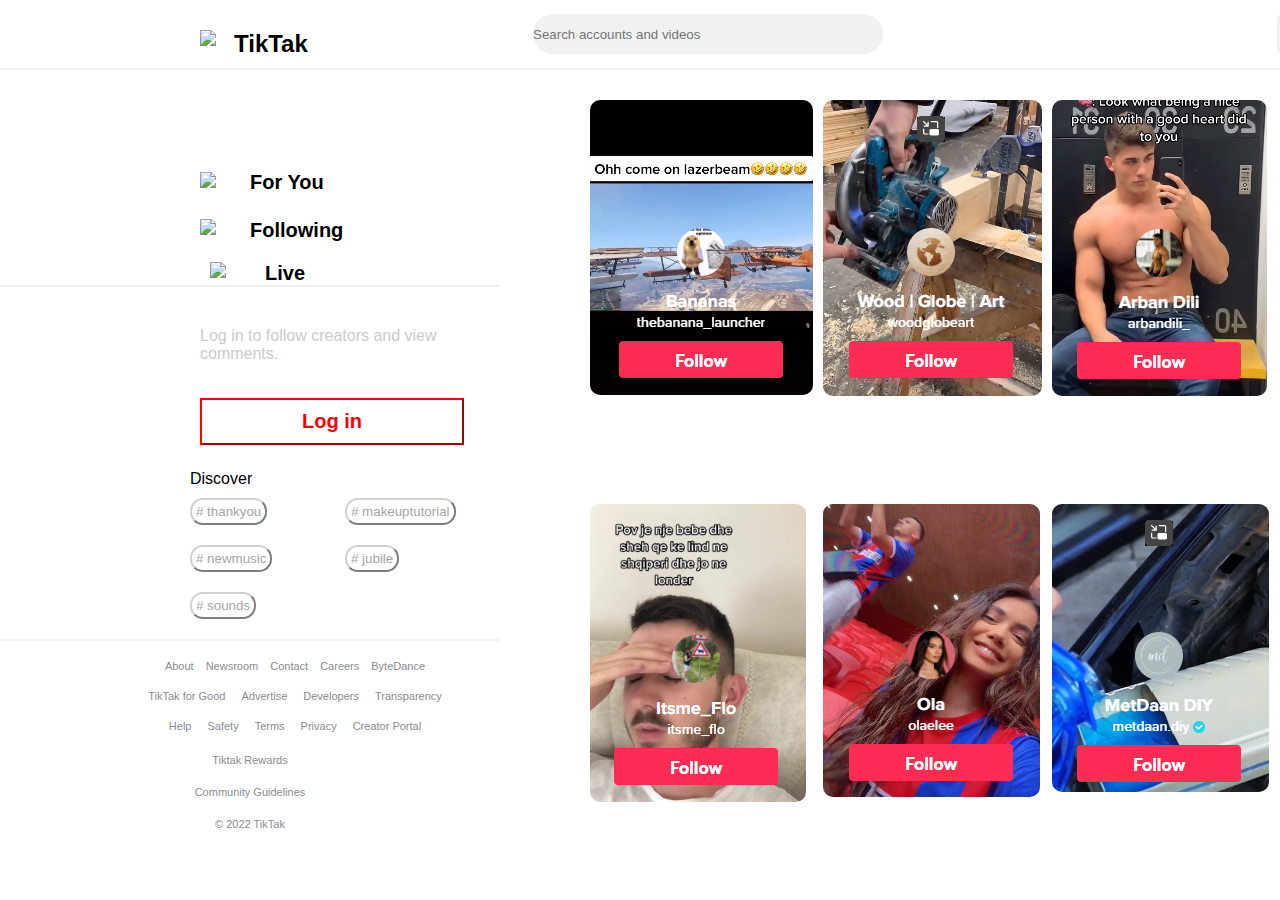
==== Following-page/following.html @ 52e1a5a5 "Created Following page" ====
<!DOCTYPE html>
<html lang="en">
  <head>
    <meta charset="UTF-8" />
    <meta http-equiv="X-UA-Compatible" content="IE=edge" />
    <meta name="viewport" content="width=device-width, initial-scale=1.0" />
    <title>TikTak</title>
    <link rel="stylesheet" href="/style.css" />
    <link rel="stylesheet" href="/header.css" />
    <link rel="stylesheet" href="/main.css" />
    <link rel="stylesheet" href="/right-side.css" />
    <link rel="stylesheet" href="/left-side.css" />
    <link rel="stylesheet" href="/following.css" />
    <link rel="stylesheet" href="/mainfollowing.css" />


    <link
      rel="stylesheet"
      href="https://fonts.googleapis.com/css2?family=Material+Symbols+Outlined:opsz,wght,FILL,GRAD@20..48,100..700,0..1,-50..200"
    />
  </head>
  <body>


<!-- -HEADER -->


    <div class="header">
      <div class="header-left">
        <div class="logo"><img src="/photos/taktak.png" width="30px" /></div>

        <div class="taktak"><h2>TikTak</h2></div>
      </div>

      <div class="header-middle">
        <input type="text" placeholder="Search accounts and videos" />
      </div>

      <div class="header-right">
        <div class="upload"><button>Upload</button></div>

        <div class="login"><button>Log in</button></div>

        <div class="dots">
          <span class="material-symbols-outlined"> more_vert </span>
        </div>
      </div>
    </div>





<!-- -LEFT-SIDE -->


    <div class="left-side">
     
     
     
     
          <div class="foryou">
     
            <div class="foryou-icon">
     
                <img src="/photos/home.png" width="35px" />
        </div>
        
        
        
        
        <div class="foryou-text"><a href="../index.html"> For You</a></div>
      </div>





      <div class="following">
      
        <div class="following-icon">
          <img src="/photos/following.png" width="35px" />
        </div>

        <div class="following-text"><a href="#"> Following</a></div>
      </div>





      <div class="live">
        <div class="live-icon"><img src="/photos/live.png" width="35px" /></div>

      
        <div class="live-text"><a href="../photos/thew.jpg" width="100%" > Live</a></div>
        </div>
    

        
        
        
        
        <div class="left-side-middle">


            <div class="left-side-middle-text"><p>Log in to follow creators and view comments.</p></div>
            
           <div class="left-side-middle-button"><button>Log in</button></div> 
            </div>




<div class="left-side-bottom">
<p class="discover">Discover</p>

<div class="left-side-bottom-hashtags">

<div class="thankyou"> <a href="#"><button># thankyou</button></a> </div>

<div class="makeuptutorial"><a href="#"><button># makeuptutorial</button></a></div>

<div class="newmusic"><a href="#"><button># newmusic</button></a></div>


<div class="jubile"><a href="#"><button># jubile</button></a></div>

<div class="sounds"><a href="#"><button># sounds</button></a></div>



</div>




</div>





<div class="left-side-bottom-links">

<ul class="left-side-bottom-links-list">
<li class="left-side-bottom-links-item"><a href="#">About</a> </li>
<li class="left-side-bottom-links-item"><a href="#">Newsroom</a> </li>
<li class="left-side-bottom-links-item"><a href="#">Contact</a> </li>
<li class="left-side-bottom-links-item"><a href="#">Careers</a> </li>
<li class="left-side-bottom-links-item"><a href="#">ByteDance</a> </li>

</ul>


</div>





<div class="left-side-bottom-links2">

<ul class="left-side-bottom-links-list2">  
<li><a href="#">TikTak for Good</a></li>
<li><a href="#"> Advertise</a></li>
<li><a href="#">Developers </a></li>
<li><a href="#"> Transparency</a></li>




</ul>




</div>




<div class="left-side-bottom-links3">

  <ul class="left-side-bottom-links-list3">  
  <li><a href="#">Help </a></li>
  <li><a href="#"> Safety</a></li>
  <li><a href="#">Terms </a></li>
  <li><a href="#">Privacy</a></li>
  <li><a href="#">Creator Portal</a></li>
  
  
  
  
  </ul>
  
  
  
  
  </div>
  



  <p class="rewards">Tiktak Rewards</p>



  <p class="guidelines">Community Guidelines</p>



  <p class="bllac">© 2022 TikTak</p>















</div>





<!-- -MAIN -->



    <div class="main">
<div class="story1"><img src="../photos/story1.png"> </div>
<div class="story2"><img src="../photos/story2.png"> </div>
<div class="story3"><img src="../photos/story3.png"> </div>
<div class="story4"><img src="../photos/story4.png"> </div>
<div class="story5"><img src="../photos/story5.png"> </div>
<div class="story6"><img src="../photos/story6.png"> </div>
 












    </div>

   
   
   
   
   
   
   
   
   
   
   
   
   
   
   
   
   
   
   

    







  
  
  
  
  </body>
</html>
---- style.css ----
*{
    margin:0;
    padding:0;
    box-sizing: border-box;
    font-family: sans-serif;
}


body{
    height: 100vh;
    width: 100vw;
    display: grid;
    grid-template:
    'header header header'70px
    'left-side main right-side'1fr/
    500px 1fr 330px;
}




.header{
    grid-area:header;
/* background-color: #ff00ff50; */
}


.left-side{
    grid-area:left-side;
    /* background-color:#0000ff50; */
}


.main{
    grid-area:main;
    /* background-color: #00ff0040; */
}


.right-side{
    background-color: #ff000070;
}
---- header.css ----
.header{
    background-color:white;
}


.header-left{
    display:grid;
    grid-template-columns:34px 100px;
    padding-top: 20px;
    padding-left:200px
}



.header{
    display: grid;
    grid-template-columns: 1fr 1fr 1fr;
    align-items: center;
    border-bottom: 2px solid #f1f1f2;
}

.header-middle input{

    width:350px;
    border-radius:30px;
    height: 40px;
    background-color: #f1f1f2;
    border:none;

}



.header-right{
    display: grid;
    grid-template-columns: 1fr 1fr 1fr;
    align-items: center;
    justify-items: center;
    padding-left:200px;
}

.header-right .upload button{
    width:90px;
    height:40px;
    border-radius: 5px;
border:none
}

.header-right .login button{
    width:90px;
    height:40px;
    border-radius: 5px;
border:none;
background-color: red;
color:white;
font-size: bold;
}
---- main.css ----
.main_profile{
    display: grid;
    grid-auto-flow: column;
    align-content: center;
    justify-content: center;
    gap:1rem;
    padding-top:50px
}




.main_profile-photo img{
    border-radius:50px;
    
}







.main_profile-info p{
    padding-top:10px;
    padding-bottom:10px;

}


.main_profile-info img{
    border-radius: 8px;
}


.main_profile-button button{
    margin-left:150px;
    padding:5px 22px 5px 22px;
    border-radius: 5px;
    border-color:red;
color:red;
background-color: white;
font-weight: bold;
}
---- right-side.css ----
.right-side{
    border-left:2px solid #dedee0;
    
}


.what{
    border-bottom:1px solid white;
  
}

.what h2{
    text-align: center;
    padding:8px;
    
}



.right-side-main{
    border:1px solid;
  background-color: rgb(230, 230, 230);
  border-radius: 7px;
  border:none;
  width:300px;
  margin-left:18px;
  margin-top:20px


}

.right-side-news-leftText p{
    padding-bottom:10px;
}

.right-side-news-leftText h5{
    padding-bottom:9px;
}


.right-side-news{
    display:grid;
    grid-auto-flow: column;
    align-items: center;
    border-bottom:1px solid white;
}


.right-side-news-leftText{
    padding-top: 20px;
}
---- left-side.css ----
.left-side{
    align-content: center;
    gap:3rem;
    padding-top:30px;
    overflow: scroll;
    
   

}






 .foryou{
    display: grid;
    grid-template-columns:1fr 1fr;
place-items: center stretch;


}

.foryou-icon{
    padding-left:200px;
} 

 .foryou-text{
    padding-right:20px;
    font-size:20px;
    font-weight: bold;
} 



.following{
    display: grid;
    grid-template-columns:1fr 1fr;
justify-items: center stretch ;
padding-top: 25px;

}

.following-icon{
    padding-left:200px;
} 

 .following-text{
    padding-right:120px;
    font-size:20px;
    font-weight: bold;
    
}  





.live{
    display: grid;
    grid-template-columns:1fr 1fr;
justify-items: center ;
padding-top: 20px;
border-bottom:2px solid #f1f1f2;


}

.live-icon{
    padding-left:185px;
} 

 .live-text{
    padding-right:180px;
    font-size:20px;
    font-weight: bold;
} 



.left-side-middle{
    padding-top:40px;
    padding-left:200px;
    padding-bottom: 15px;
}


.left-side-middle-button{
    padding-top:35px;
}

.left-side-middle-text{
    color:#cacacd;
}

.left-side-middle-button button{
padding:10px 100px 10px 100px;
font-weight: bold;
font-size:20px;
border-color: red;
color:red;
background-color: white;
}

.suggested-accounts{
    padding-left:200px;
    padding-top:15px;
    color:#707278;
}



.left-side-acc-ac{
    display: grid;
    grid-auto-flow: column;
    align-items: center;
    justify-content: center;
    gap:10px;
    padding-left:79px;
    padding-top:10px;

}


.left-side-acc-ac img{
    border-radius: 50px;
}


.left-side-acc-names p{
    padding-top:5px;
    font-size: 15px;
    color:#b3b3b3;

}





.left-side-acc-ac2{
    display: grid;
    grid-auto-flow: column;
    align-items: center;
    justify-content: center;
    gap:10px;
    padding-left:20px;
    padding-top:12px;

}


.left-side-acc-ac2 img{
    border-radius: 50px;
}


.left-side-acc-names2 p{
    padding-top:5px;
    font-size: 15px;
    color:#b3b3b3;

}






.left-side-acc-ac4{
    display: grid;
    grid-auto-flow: column;
    align-items: center;
    justify-content: center;
    gap:10px;
    padding-left:30px;
    padding-top:12px;

}


.left-side-acc-ac4 img{
    border-radius: 50px;
}


.left-side-acc-names4 p{
    padding-top:5px;
    font-size: 15px;
    color:#b3b3b3;

}











.left-side-acc-ac5{
    display: grid;
    grid-auto-flow: column;
    align-items: center;
    justify-content: center;
    gap:10px;
    padding-left:22px;
    padding-top:12px;

}


.left-side-acc-ac5 img{
    border-radius: 50px;
}


.left-side-acc-names5 p{
    padding-top:5px;
    font-size: 15px;
    color:#b3b3b3;

}



.see-all{
    color:red;
padding-left:190px;
padding-top:10px;
padding-bottom: 10px;
font-size:15px;
border-bottom:2px solid #f1f1f2;
}

.discover{
    padding-left:190px;
    padding-top:10px;
    padding-bottom: 10px;
}


.left-side-bottom-hashtags{
    padding-left: 190px;
    display: grid;
    grid-template-columns: 1fr 1fr;
/* gap:4px; */
}


.left-side-bottom-hashtags button{
    padding:4px;
    border-radius:13px;
    border-color:#d1d1d3;
    background-color: white;
    color:#a6a6a8;
    margin-bottom:20px;
}

.left-side-bottom{

    border-bottom:2px solid #f1f1f2;
}


.left-side-bottom-links-list {
    display: grid;
grid-auto-flow: column;
align-content: center;
justify-content: center;
gap:12px;
list-style:none;
padding-left:90px;
padding-top:15px;
}


.left-side-bottom-links-list li a{
    text-decoration: none;
    font-size:11px;
    color:#8a8b91;
}



.left-side-bottom-links-list2{
display:grid;
grid-auto-flow: column;
list-style: none;
padding-top:12px;
justify-content: center;
gap:1rem;
padding-left:90px;

}


.left-side-bottom-links-list2 li a{
    text-decoration: none;
    font-size:11px;
    color:#8a8b91;
}





.left-side-bottom-links-list3{
    display:grid;
    grid-auto-flow: column;
    list-style: none;
    padding-top:12px;
    justify-content: center;
    gap:1rem;
    padding-left:90px;
    
    }
    
    
    .left-side-bottom-links-list3 li a{
        text-decoration: none;
         font-size:11px;
        color:#8a8b91;
    }





    .rewards{
        text-decoration: none;
         font-size:11px;
        color:#8a8b91;
        text-align: center;
        padding-top:20px;

    }





    .guidelines{
        text-decoration: none;
         font-size:11px;
        color:#8a8b91;
        text-align: center;
        padding-top:20px;

    }



    .bllac{
        text-decoration: none;
         font-size:11px;
        color:#8a8b91;
        text-align: center;
        padding-top:20px;

    }



    .following-text a{
        text-decoration: none;
        color:black;
    }


    .following:hover{
        background-color:#f1f1f2;
        border-radius:5px;
    }




    .foryou-text a{
        text-decoration: none;
        color:black;   
    }


    .foryou:hover{
        background-color:#f1f1f2;
        border-radius:5px;
    }



    
    .live a{
        text-decoration: none;
        color:black;   
    }


    .live:hover{
        background-color:#f1f1f2;
        border-radius:5px;
    }
---- mainfollowing.css ----
.main{

    display:grid;
    grid-template-columns: 1fr 1fr 1fr;
    padding-left:90px;
    padding-top:30px;
    gap:10px
}

.story1 img{
    border-radius: 10px;
}

.story1 img:hover{
    transform: scale(1.1);
}





.story2 img{
    border-radius: 10px;
}

.story2 img:hover{
    transform: scale(1.1);
}











.story3 img{
    border-radius: 10px;
}

.story3 img:hover{
    transform: scale(1.1);
}









.story4 img{
    border-radius: 10px;
}

.story4 img:hover{
    transform: scale(1.1);
}







.story5 img{
    border-radius: 10px;
}

.story5 img:hover{
    transform: scale(1.1);
}






.story6 img{
    border-radius: 10px;
}

.story6 img:hover{
    transform: scale(1.1);
}
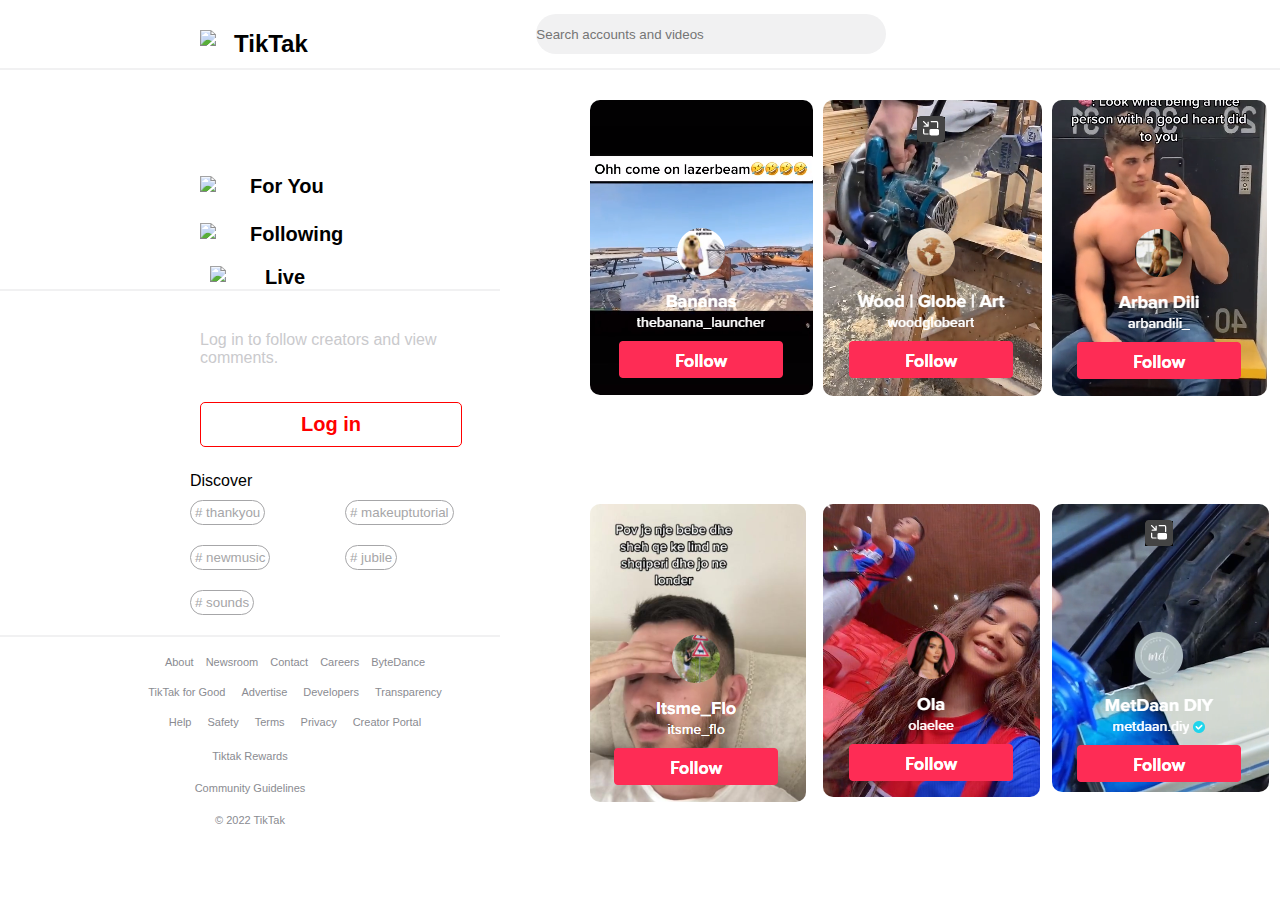
==== commit e43b08eb: "remove right-side(news section) under 800px" ====
--- a/Following-page/following.html
+++ b/Following-page/following.html
@@ -39,7 +39,7 @@
       <div class="header-right">
         <div class="upload"><button>Upload</button></div>
 
-        <div class="login"><button>Log in</button></div>
+        <div class="login"><a href="#"><button>Log in</button></a></div>
 
         <div class="dots">
           <span class="material-symbols-outlined"> more_vert </span>
--- a/style.css
+++ b/style.css
@@ -13,7 +13,7 @@
     grid-template:
     'header header header'70px
     'left-side main right-side'1fr/
-    500px 1fr 330px;
+    500px 1fr 340px;
 }
 
 
@@ -38,5 +38,33 @@
 
 
 .right-side{
-    background-color: #ff000070;
+    grid-area:right-side;
+    /* background-color: #ff000070; */
+}
+
+
+
+.taktak h2 a{
+    text-decoration: none;
+    color:black;
+    font-family:'Franklin Gothic Medium', 'Arial Narrow', Arial, sans-serif;
+}
+
+
+
+
+@media screen and (max-width:800px) {
+
+     body{
+      
+         grid-template:
+        'header header header'70px
+        'left-side main '1fr/
+        500px 1fr ; 
+     }  
+    
+    .right-side{
+        display:none;
+    }
+    
 }--- a/main.css
+++ b/main.css
@@ -37,8 +37,20 @@
     margin-left:150px;
     padding:5px 22px 5px 22px;
     border-radius: 5px;
-    border-color:red;
-color:red;
+    border-color:#fe2c55;
+    border:0.5px solid;
+color:#fe2c55;
 background-color: white;
-font-weight: bold;
+font-style: bold;
+}
+
+
+.main_profile-button button a{
+    color:#fe2c55;
+    text-decoration: none;
+
+}
+
+.main_profile-button  :hover{
+    background-color: #f5cdd4;
 }--- a/left-side.css
+++ b/left-side.css
@@ -99,9 +99,25 @@
 font-weight: bold;
 font-size:20px;
 border-color: red;
+border:0.5px solid;
 color:red;
 background-color: white;
-}
+border-radius:5px;
+}
+
+
+.left-side-middle-button-link{
+    color:red;
+    text-decoration: none;
+}
+
+
+.left-side-middle-button button:hover{
+    background-color: #fadfe2;
+}
+
+
+
 
 .suggested-accounts{
     padding-left:200px;
@@ -259,6 +275,7 @@
     background-color: white;
     color:#a6a6a8;
     margin-bottom:20px;
+    border:0.5px solid;
 }
 
 .left-side-bottom{
